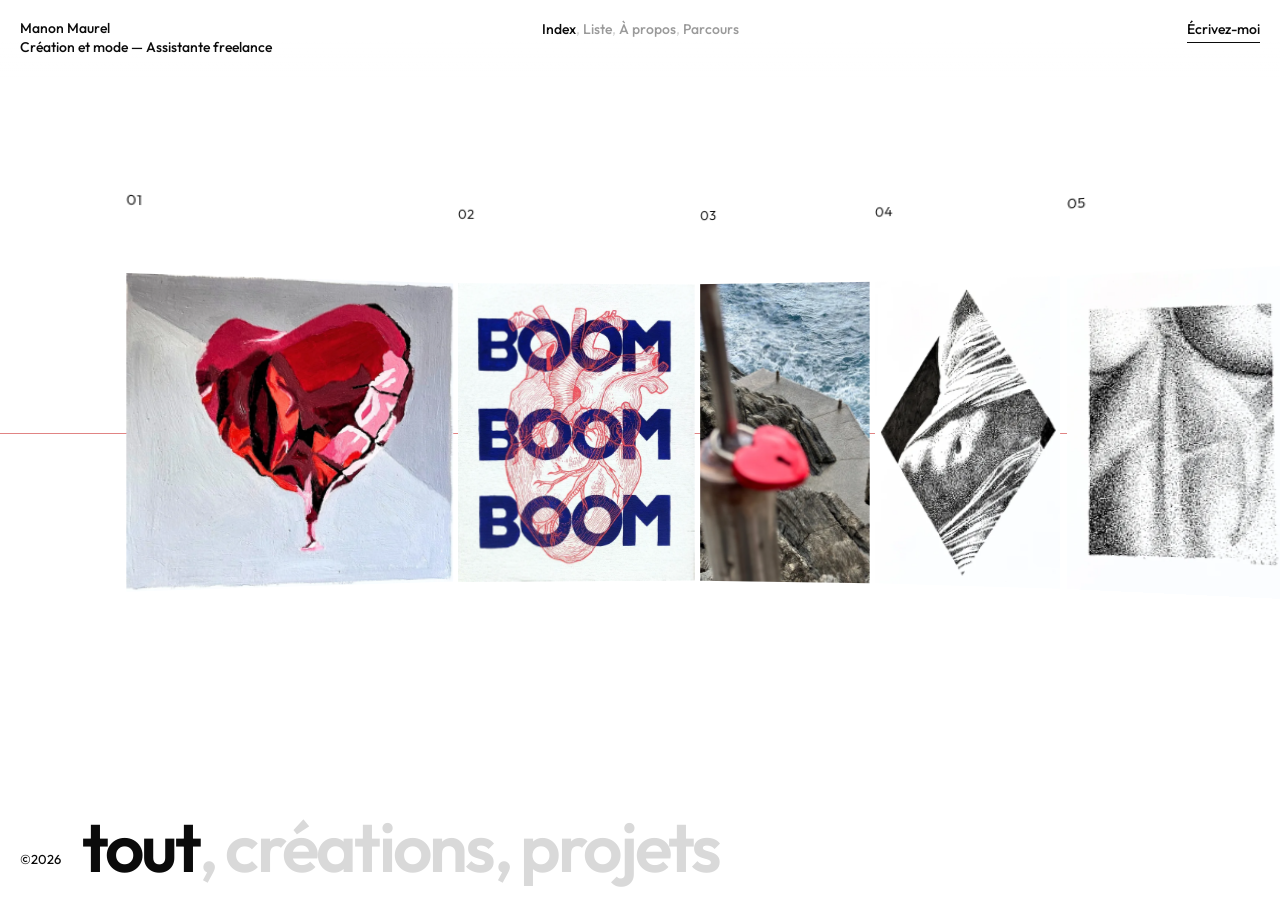
==== index.html @ c6ad8a37 "Editable labels, new role line, remove project counter - Every label on the site (menu, titles, butt" ====
<!doctype html>
<html lang="fr">
<head>
  <meta charset="utf-8">
  <meta name="viewport" content="width=device-width, initial-scale=1">
  <title>Manon Maurel — Portfolio</title>
  <meta name="description" content="Portfolio de Manon Maurel — créations et projets mode. Disponible en freelance.">
  <meta property="og:title" content="Manon Maurel — Portfolio">
  <meta property="og:description" content="Créations et projets mode. Disponible en freelance.">
  <meta property="og:image" content="assets/img/peinture-boom-s.webp">
  <meta name="theme-color" content="#ffffff">
  <link rel="icon" href="data:image/svg+xml,%3Csvg xmlns='http://www.w3.org/2000/svg' viewBox='0 0 32 32'%3E%3Crect width='32' height='32' fill='%23fff'/%3E%3Ccircle cx='16' cy='16' r='7' fill='%23c8201f'/%3E%3C/svg%3E">
  <link rel="preload" href="assets/fonts/outfit-latin-wght-normal.woff2" as="font" type="font/woff2" crossorigin>
  <link rel="stylesheet" href="css/style.css">
</head>
<body data-view="index">

  <header class="top">
    <a class="top__id" href="#/"><span class="top__name" id="topName">Manon Maurel</span><span class="top__role" id="topRole"></span></a>
    <nav class="top__nav" aria-label="Navigation principale">
      <a href="#/" data-nav="index" data-t="nav_index">Index</a>, <a href="#/liste" data-nav="liste" data-t="nav_liste">Liste</a>, <a href="#/infos" data-nav="infos" data-t="nav_infos">À propos</a>, <a href="#/parcours" data-nav="parcours" data-t="nav_parcours">Parcours</a>
    </nav>
    <a class="top__cta" href="#/contact" data-nav="contact" data-t="nav_contact">Écrivez-moi</a>
  </header>

  <!-- INDEX : ligne incurvée d'images à faire défiler -->
  <main class="view view--index" id="view-index" data-view="index">
    <h1 class="sr-only">Manon Maurel — portfolio</h1>
    <div class="stage"><div class="strip" id="strip" tabindex="0" aria-label="Galerie des projets, défilement horizontal"></div></div>
    <footer class="bottom">
      <span class="bottom__copy">©<span id="year"></span></span>
      <div class="filters" id="filters" role="group" aria-label="Filtrer les projets"></div>
    </footer>
  </main>

  <!-- LISTE -->
  <main class="view view--page" id="view-liste" data-view="liste" hidden>
    <div class="page-head">
      <h1 class="display" data-t="titre_liste">Liste</h1>
      <p class="mono page-head__note" id="listCount"></p>
    </div>
    <ol class="list" id="list"></ol>
  </main>

  <!-- INFOS -->
  <main class="view view--page" id="view-infos" data-view="infos" hidden>
    <div class="infos">
      <div class="infos__col infos__col--title">
        <h1 class="display" data-t="titre_infos">À propos</h1>
        <figure class="infos__portrait" id="portrait"></figure>
      </div>
      <div class="infos__col infos__col--text" id="infosText"></div>
    </div>
  </main>

  <!-- PARCOURS -->
  <main class="view view--page" id="view-parcours" data-view="parcours" hidden>
    <div class="cv">
      <div class="cv__side">
        <h1 class="display" data-t="titre_parcours">Parcours</h1>
        <figure class="cv__portrait" id="cvPortrait"></figure>
      </div>
      <div class="cv__main" id="cvMain"></div>
    </div>
  </main>

  <!-- CONTACT -->
  <main class="view view--page" id="view-contact" data-view="contact" hidden>
    <div class="contact">
      <div class="contact__side">
        <h1 class="display" data-t="titre_contact">Écrivez-moi</h1>
        <p class="contact__lead" id="contactTexte"></p>
        <a class="pill" id="cIn" href="#" target="_blank" rel="noopener" hidden><span data-t="linkedin">LinkedIn</span> <span aria-hidden="true">↗</span></a>
      </div>
      <form class="form" id="contactForm" novalidate>
        <label class="field">
          <span class="mono label">01 — <span data-t="form_nom">Votre nom</span></span>
          <input type="text" name="nom" autocomplete="name" required placeholder="Prénom Nom">
        </label>
        <label class="field">
          <span class="mono label">02 — <span data-t="form_email">Votre e-mail</span></span>
          <input type="email" name="email" autocomplete="email" required placeholder="vous@exemple.com">
        </label>
        <label class="field">
          <span class="mono label">03 — <span data-t="form_objet">Objet</span></span>
          <input type="text" name="objet" placeholder="Mission freelance, collaboration…">
        </label>
        <label class="field">
          <span class="mono label">04 — <span data-t="form_message">Votre message</span></span>
          <textarea name="message" rows="5" required placeholder="Parlez-moi de votre projet"></textarea>
        </label>
        <input type="text" name="_gotcha" tabindex="-1" autocomplete="off" class="sr-only" aria-hidden="true">
        <div class="form__foot">
          <button type="submit" class="send"><span data-t="form_envoyer">Envoyer le message</span><span aria-hidden="true">→</span></button>
          <p class="mono form__status" id="formStatus" role="status"></p>
        </div>
      </form>
    </div>
  </main>

  <!-- PROJET -->
  <main class="view view--page" id="view-projet" data-view="projet" hidden>
    <article class="project" id="project"></article>
  </main>

  <div class="cursor" id="cursor" aria-hidden="true"><span>→ <i style="font-style:normal" data-t="voir_projet">Voir le projet</i></span></div>

  <noscript><p style="padding:6rem 1rem">Ce site nécessite JavaScript.</p></noscript>

  <script src="js/main.js"></script>
</body>
</html>
---- css/style.css ----
/* ---------- Polices ---------- */
@font-face {
  font-family: "Outfit";
  src: url("../assets/fonts/outfit-latin-wght-normal.woff2") format("woff2");
  font-weight: 100 900;
  font-display: swap;
}
/* ---------- Base ---------- */
:root {
  --bg: #ffffff;
  --ink: #0b0b0b;
  --mute: #9a9a9a;
  --faint: #d9d9d9;
  --line: #ececec;
  --red: #c8201f;
  --pad: clamp(14px, 1.6vw, 26px);
  --sans: "Outfit", "Helvetica Neue", Helvetica, Arial, sans-serif;
  --ease: cubic-bezier(.2, .7, .1, 1);
  --top-h: 72px;
}

*, *::before, *::after { box-sizing: border-box; }
html { -webkit-text-size-adjust: 100%; }
body {
  margin: 0;
  background: var(--bg);
  color: var(--ink);
  font-family: var(--sans);
  font-size: 16.5px;
  font-weight: 350;
  line-height: 1.45;
  -webkit-font-smoothing: antialiased;
  text-rendering: optimizeLegibility;
}
body[data-view="index"] { overflow: hidden; }
img, video { display: block; max-width: 100%; }
a { color: inherit; text-decoration: none; }
button { font: inherit; color: inherit; background: none; border: 0; padding: 0; cursor: pointer; }
h1, h2, h3, p, ul, ol, figure { margin: 0; padding: 0; }
ul, ol { list-style: none; }
::selection { background: var(--red); color: #fff; }
:focus-visible { outline: 1px solid var(--red); outline-offset: 3px; }

.sr-only {
  position: absolute; width: 1px; height: 1px; overflow: hidden;
  clip: rect(0 0 0 0); white-space: nowrap; opacity: 0;
}
.mono, .top, .bottom__copy {
  font-family: var(--sans);
  font-size: 13px;
  font-weight: 450;
  line-height: 1.3;
  letter-spacing: 0;
  text-transform: lowercase;
}
.shot__cap, .form__status, .project__meta dd, .row__year, .rep dd { text-transform: none; }
.dotr { color: var(--red); font-style: normal; }
.label { color: var(--mute); display: block; margin-bottom: .8em; }
.display {
  font-weight: 600;
  font-size: clamp(2.6rem, 6.4vw, 6.5rem);
  line-height: .95;
  letter-spacing: -.035em;
}

/* ---------- En-tête ---------- */
.top {
  position: fixed; inset: 0 0 auto 0; z-index: 20;
  display: grid;
  grid-template-columns: 1fr auto 1fr;
  align-items: start;
  gap: var(--pad);
  padding: var(--pad);
  background: linear-gradient(var(--bg) 55%, rgba(255,255,255,0));
  pointer-events: none;
  font-size: 14px;
  text-transform: none;
}
.top > * { pointer-events: auto; }
.top__id { justify-self: start; display: grid; gap: 1px; }
.top__name { font-weight: 500; line-height: 1.25; transition: color .25s; }
.top__id:hover .top__name { color: var(--red); }
.top__role { color: var(--ink); font-weight: 500; line-height: 1.25; }
.top__nav { color: var(--faint); font-weight: 500; }
.top__nav a { color: var(--mute); transition: color .25s; }
.top__nav a:hover { color: var(--red); }
.top__nav a[aria-current="page"] { color: var(--ink); }
.top__cta {
  justify-self: end; font-weight: 500;
  padding-bottom: 3px; border-bottom: 1px solid currentColor;
  transition: color .25s;
}
.top__cta:hover, .top__cta[aria-current="page"] { color: var(--red); }

/* ---------- Vues ---------- */
.view { animation: fade .6s var(--ease) both; }
.view[hidden] { display: none; }
@keyframes fade { from { opacity: 0; } to { opacity: 1; } }

.view--page {
  min-height: 100vh;
  padding: calc(var(--top-h) + clamp(40px, 9vh, 110px)) var(--pad) clamp(60px, 10vh, 120px);
}

/* ---------- INDEX : ligne incurvée ---------- */
.view--index {
  height: 100vh; height: 100dvh;
  display: grid;
  grid-template-rows: 1fr auto;
}
.stage { position: relative; min-height: 0; min-width: 0; overflow: hidden; }
.stage::before {
  /* le fil rouge : une ligne fine sur laquelle les images sont enfilées */
  content: ""; position: absolute; left: 0; right: 0; top: calc(50% + var(--top-h) / 2);
  height: 1px; background: var(--red); opacity: .55;
  transform-origin: left; animation: thread 1.6s var(--ease) both;
}
@keyframes thread { from { transform: scaleX(0); } }
.strip {
  height: 100%;
  --h: clamp(170px, 33vh, 380px);
  --h-on: clamp(220px, 46vh, 520px);
  position: relative;
  display: flex;
  align-items: center;
  gap: 5px;
  padding: var(--top-h) 12vw 0;
  overflow-x: auto;
  overflow-y: hidden;
  scrollbar-width: none;
  cursor: grab;
  outline: none;
  -webkit-overflow-scrolling: touch;
  user-select: none;
  /* la courbe : les vignettes sont posées à l'intérieur d'un cylindre (voir main.js) */
  perspective: 1100px;
  perspective-origin: 50% calc(50% + var(--top-h) / 2);
}
.strip::-webkit-scrollbar { display: none; }
.strip.is-dragging { cursor: grabbing; }
.strip.is-dragging .tile { pointer-events: none; }

.tile {
  position: relative;
  flex: none;
  height: var(--h);
  width: calc(var(--h) * var(--r));
  transition:
    height .6s var(--ease), width .6s var(--ease),
    opacity .45s var(--ease), margin .6s var(--ease);
  opacity: 0;
  animation: tile-in .9s var(--ease) forwards;
  animation-delay: calc(var(--i) * 45ms);
  will-change: transform;
  backface-visibility: hidden;
}
@keyframes tile-in { to { opacity: 1; } }

.tile__media {
  position: absolute; inset: 0;
  overflow: hidden;
  background: #f4f4f4;
}
.tile__media img {
  width: 100%; height: 100%; object-fit: cover;
  -webkit-user-drag: none; user-select: none;
  transition: filter .5s;
}
.tile__cap {
  position: absolute; left: 0; bottom: calc(100% + 10px);
  width: max(100%, 150px);
  font-family: var(--sans); font-size: 13px; line-height: 1.35;
  text-transform: lowercase; letter-spacing: 0;
  white-space: nowrap;
  pointer-events: none;
}
.tile__num { display: block; margin-bottom: 1.1em; }
.tile__title, .tile__cat {
  display: block; opacity: 0; transform: translateY(4px);
  transition: opacity .35s, transform .35s var(--ease);
}
.tile__cat { color: var(--mute); }
.tile__title { font-weight: 500; }

.tile.is-on { height: var(--h-on); width: calc(var(--h-on) * var(--r)); z-index: 2; }
.tile.is-on .tile__title, .tile.is-on .tile__cat { opacity: 1; transform: none; }
.strip.has-on .tile:not(.is-on) .tile__media img { filter: grayscale(1) opacity(.55); }
.strip.has-on .tile:not(.is-on) .tile__num { color: var(--mute); }

.tile.is-out {
  width: 0 !important; margin-right: -5px; opacity: 0 !important;
  pointer-events: none; animation: none;
}
.tile.is-out .tile__cap { display: none; }

.tile--soon .tile__media {
  background: #fff; border: 1px solid var(--faint);
  display: grid; place-items: center;
  font-family: var(--sans); font-size: 13px; text-transform: lowercase; color: var(--mute);
}

/* Pied de l'index */
.bottom {
  display: grid;
  grid-template-columns: auto 1fr auto;
  align-items: end;
  gap: var(--pad);
  padding: var(--pad);
}
.bottom__copy { padding-bottom: .9em; }
.filters {
  font-weight: 600;
  font-size: clamp(2rem, 5.4vw, 5.8rem);
  line-height: .95;
  letter-spacing: -.04em;
}
.filters button {
  font-weight: inherit; letter-spacing: inherit;
  color: var(--faint);
  transition: color .35s;
}
.filters button:hover { color: var(--mute); }
.filters button[aria-pressed="true"] { color: var(--ink); }
.filters button:hover { color: var(--red); }
.filters .sep { color: var(--faint); }

/* Curseur "voir le projet" */
.cursor {
  position: fixed; left: 0; top: 0; z-index: 50;
  pointer-events: none;
  opacity: 0; transition: opacity .2s;
}
.cursor span {
  display: block; transform: translate(14px, 14px);
  background: var(--red); color: #fff;
  font-family: var(--sans); font-size: 12px; font-weight: 500; text-transform: lowercase; letter-spacing: 0;
  padding: 6px 10px; border-radius: 99px; white-space: nowrap;
}
.cursor.is-on { opacity: 1; }

/* ---------- LISTE ---------- */
.page-head {
  display: flex; justify-content: space-between; align-items: end; gap: var(--pad);
  margin-bottom: clamp(28px, 6vh, 70px);
}
.list { border-top: 1px solid var(--red); }
.row { border-bottom: 1px solid var(--line); }
.row__link {
  display: grid;
  grid-template-columns: 4fr 4fr 3fr 5em;
  gap: var(--pad);
  align-items: baseline;
  padding: 14px 0;
  font-family: var(--sans); font-size: 13px; text-transform: lowercase; letter-spacing: 0;
}
.row__title {
  font-family: var(--sans); font-weight: 500; text-transform: none;
  font-size: clamp(1.4rem, 2.6vw, 2.4rem); letter-spacing: -.025em; line-height: 1;
  transition: color .25s, transform .5s var(--ease);
}
.row__num { color: var(--red); margin-right: 1.2em; font-family: var(--sans); font-size: 13px; font-weight: 400; letter-spacing: 0; vertical-align: middle; }
.row__cat, .row__year { color: var(--mute); }
.row__arrow { text-align: right; }
.row__thumbs {
  display: grid; grid-template-rows: 0fr;
  transition: grid-template-rows .6s var(--ease);
}
.row__thumbs > div { overflow: hidden; display: flex; gap: 5px; }
.row__thumbs img { height: clamp(90px, 17vh, 170px); width: auto; flex: none; margin-bottom: 16px; }
.row:hover .row__thumbs, .row:focus-within .row__thumbs { grid-template-rows: 1fr; }
.row:hover .row__title { color: var(--red); transform: translateX(8px); }
.row--soon .row__title { color: var(--mute); }
@media (hover: none) { .row__thumbs { grid-template-rows: 1fr; } .row__thumbs > div { overflow-x: auto; scrollbar-width: none; } }

/* ---------- INFOS ---------- */
.infos {
  display: grid;
  grid-template-columns: 4fr 5fr 2fr;
  gap: var(--pad);
}
.infos__col--title { display: flex; flex-direction: column; gap: clamp(28px, 6vh, 64px); }
.infos__portrait { width: min(100%, 360px); }
.infos__portrait img { width: 100%; height: auto; }
.infos__col--text { max-width: 620px; }
.infos__col--text p { margin-bottom: 1.1em; }
.lead {
  font-size: clamp(1.35rem, 2.1vw, 1.9rem); line-height: 1.18; letter-spacing: -.02em; font-weight: 450;
  margin-bottom: 1.2em !important;
}
.accent { color: var(--red); }
.infos__cta { margin-top: clamp(36px, 7vh, 72px); padding-top: 14px; border-top: 1px solid var(--red); display: block; }
.infos__cta .display { font-size: clamp(2rem, 4vw, 3.6rem); transition: color .25s; }
.infos__cta + .infos__cta { margin-top: 22px; }
.infos__cta:hover .display { color: var(--red); }

/* ---------- CONTACT ---------- */
.contact {
  display: grid;
  grid-template-columns: 4fr 5fr 2fr;
  gap: var(--pad);
  align-items: start;
}
.contact__lead { margin: clamp(20px, 4vh, 40px) 0; max-width: 34ch; font-size: 1.15rem; line-height: 1.3; }
.pill {
  display: inline-flex; gap: .9em; align-items: center;
  border: 1px solid var(--ink); border-radius: 99px;
  padding: 11px 20px; font-weight: 500;
  transition: background .25s, border-color .25s, color .25s, gap .4s var(--ease);
}
.pill:hover { background: var(--red); border-color: var(--red); color: #fff; gap: 1.4em; }
.pill[hidden] { display: none; }

.form { max-width: 620px; border-top: 1px solid var(--red); }
.field { display: block; padding: 16px 0 10px; border-bottom: 1px solid var(--faint); transition: border-color .3s; }
.field:focus-within { border-color: var(--red); }
.field .label { margin-bottom: .5em; transition: color .3s; }
.field:focus-within .label { color: var(--red); }
.field input, .field textarea {
  display: block; width: 100%;
  font: inherit; font-size: clamp(1.2rem, 1.9vw, 1.6rem); font-weight: 450; letter-spacing: -.02em; line-height: 1.25;
  color: var(--ink); background: none; border: 0; outline: 0; padding: 0; border-radius: 0;
  resize: vertical;
}
.field input::placeholder, .field textarea::placeholder { color: var(--faint); opacity: 1; }
.field.is-bad { border-color: var(--red); }
.form__foot { display: flex; align-items: center; gap: var(--pad); flex-wrap: wrap; margin-top: 26px; }
.send {
  display: inline-flex; gap: 1.2em; align-items: center;
  background: var(--ink); color: #fff;
  font-weight: 500; font-size: 1rem;
  padding: 14px 22px; border-radius: 99px;
  transition: background .25s, gap .4s var(--ease);
}
.send:hover { background: var(--red); gap: 1.8em; }
.send[disabled] { opacity: .5; pointer-events: none; }
.form__status { color: var(--mute); }
.form__status.is-ok { color: var(--ink); }
.form__status.is-bad { color: var(--red); }

/* ---------- PARCOURS ---------- */
.cv { display: grid; grid-template-columns: 4fr 5fr 2fr; gap: var(--pad); align-items: start; }
.cv__side { position: sticky; top: calc(var(--top-h) + clamp(40px, 9vh, 110px)); display: flex; flex-direction: column; gap: clamp(24px, 5vh, 56px); }
.cv__portrait { width: min(78%, 300px); }
.cv__portrait img { width: 100%; height: auto; }
.cv__main { max-width: 660px; }
.rep { display: grid; grid-template-columns: 1fr 1fr; gap: 18px var(--pad); margin: clamp(30px, 6vh, 60px) 0; padding-top: 14px; border-top: 1px solid var(--red); }
.rep dt { color: var(--mute); font-size: 13px; text-transform: lowercase; margin-bottom: .2em; }
.rep dd { margin: 0; font-weight: 500; line-height: 1.25; }
.cv h2 { margin-bottom: 1.6em; }
.thread { position: relative; padding-left: 30px; margin-bottom: clamp(40px, 8vh, 80px); }
.thread::before { content: ""; position: absolute; left: 3px; top: 8px; bottom: 0; width: 1px; background: linear-gradient(var(--red) 85%, transparent); }
.step { position: relative; padding-bottom: clamp(26px, 5vh, 44px); }
.step::before { content: ""; position: absolute; left: -27px; top: 10px; width: 14px; height: 1px; background: var(--red); }
.step__when { color: var(--red); font-size: 13px; font-weight: 500; text-transform: lowercase; }
.step__title { font-size: clamp(1.35rem, 2.1vw, 1.9rem); font-weight: 500; letter-spacing: -.02em; line-height: 1.12; margin: .15em 0 .2em; }
.step__where { color: var(--mute); margin-bottom: .5em; }
.step__text { max-width: 44ch; }
.services { display: grid; grid-template-columns: 1fr 1fr; gap: 0 var(--pad); border-top: 1px solid var(--red); }
.service { padding: 16px 0 22px; border-bottom: 1px solid var(--line); }
.service__n { color: var(--red); font-size: 13px; font-weight: 500; }
.service__title { font-size: 1.3rem; font-weight: 500; letter-spacing: -.02em; margin: .3em 0 .3em; transition: color .25s; }
.service:hover .service__title { color: var(--red); }
.service p { color: #444; font-size: .97rem; }

/* ---------- PROJET ---------- */
.project {
  display: grid;
  grid-template-columns: 4fr 5fr 2fr;
  gap: var(--pad);
  align-items: start;
}
.project__side {
  position: sticky; top: calc(var(--top-h) + clamp(40px, 9vh, 110px));
  padding-right: clamp(0px, 3vw, 48px);
}
.project__back { display: inline-block; margin-bottom: clamp(24px, 6vh, 60px); transition: color .25s; }
.project__back:hover, .project__next:hover .display { color: var(--red); }
.project__title { margin: .25em 0 .45em; overflow-wrap: anywhere; }
.project__title.is-long { font-size: clamp(2.2rem, 4.4vw, 4.4rem); }
.project__meta { display: grid; grid-template-columns: auto 1fr; gap: .35em 1.6em; margin-bottom: 2.2em; }
.project__meta dt { color: var(--mute); }
.project__meta dd { margin: 0; }
.project__intro { font-size: clamp(1.15rem, 1.6vw, 1.45rem); line-height: 1.22; letter-spacing: -.015em; font-weight: 450; margin-bottom: 1em; }
.project__text p { margin-bottom: .9em; color: #333; max-width: 46ch; }

.project__media { display: grid; gap: clamp(14px, 2.4vw, 34px); justify-items: center; }
.shot { width: 100%; display: grid; grid-template-columns: 2.4em 1fr; align-items: end; }
.shot--portrait { width: 72%; }
.shot__n { font-family: var(--sans); font-size: 13px; color: var(--red); padding-bottom: 2px; }
.shot__img { background: #f4f4f4; overflow: hidden; }
.shot__img img, .shot__img video { width: 100%; height: auto; }
.shot__cap { grid-column: 2; margin-top: 8px; color: var(--mute); }
.reveal { opacity: 0; transform: translateY(26px); transition: opacity .9s var(--ease), transform .9s var(--ease); }
.reveal.is-in { opacity: 1; transform: none; }

.project__soon {
  aspect-ratio: 4 / 3; width: 100%;
  border: 1px solid var(--faint);
  display: grid; place-items: center; color: var(--mute);
}
.project__next {
  grid-column: 1 / -1;
  margin-top: clamp(60px, 14vh, 160px); padding-top: 14px; border-top: 1px solid var(--red);
  display: block;
}
.project__next .display { margin-top: .2em; transition: color .25s; }

/* ---------- Mobile ---------- */
@media (max-width: 820px) {
  :root { --top-h: 98px; }
  .top { grid-template-columns: 1fr auto; row-gap: 10px; }
  .top__cta { grid-column: 2; grid-row: 1; }
  .top__nav { grid-column: 1 / -1; grid-row: 2; }

  .strip { --h: clamp(130px, 26vh, 250px); --h-on: clamp(130px, 26vh, 250px); gap: 4px; padding-inline: 8vw; perspective: 700px; }
  .tile__title, .tile__cat { opacity: 1; transform: none; overflow: hidden; text-overflow: ellipsis; }
  .tile__cap { width: 100%; overflow: hidden; }
  .strip.has-on .tile:not(.is-on) .tile__media img { filter: none; }
  .bottom { grid-template-columns: 1fr auto; }
  .filters { grid-column: 1 / -1; grid-row: 1; font-size: clamp(2.1rem, 11vw, 4rem); }
  .bottom__copy { padding-bottom: 0; }
  .cursor { display: none; }

  .row__link { grid-template-columns: 1fr auto; }
  .row__cat, .row__arrow { display: none; }

  .infos, .project, .contact, .cv { grid-template-columns: 1fr; gap: 36px; }
  .cv__side { position: static; }
  .services { grid-template-columns: 1fr; }
  .infos__portrait { width: 62%; }
  .project__side { position: static; padding-right: 0; }
  .shot--portrait { width: 100%; }
}

@media (prefers-reduced-motion: reduce) {
  *, *::before, *::after { animation-duration: .01ms !important; transition-duration: .01ms !important; }
  .reveal { opacity: 1; transform: none; }
}
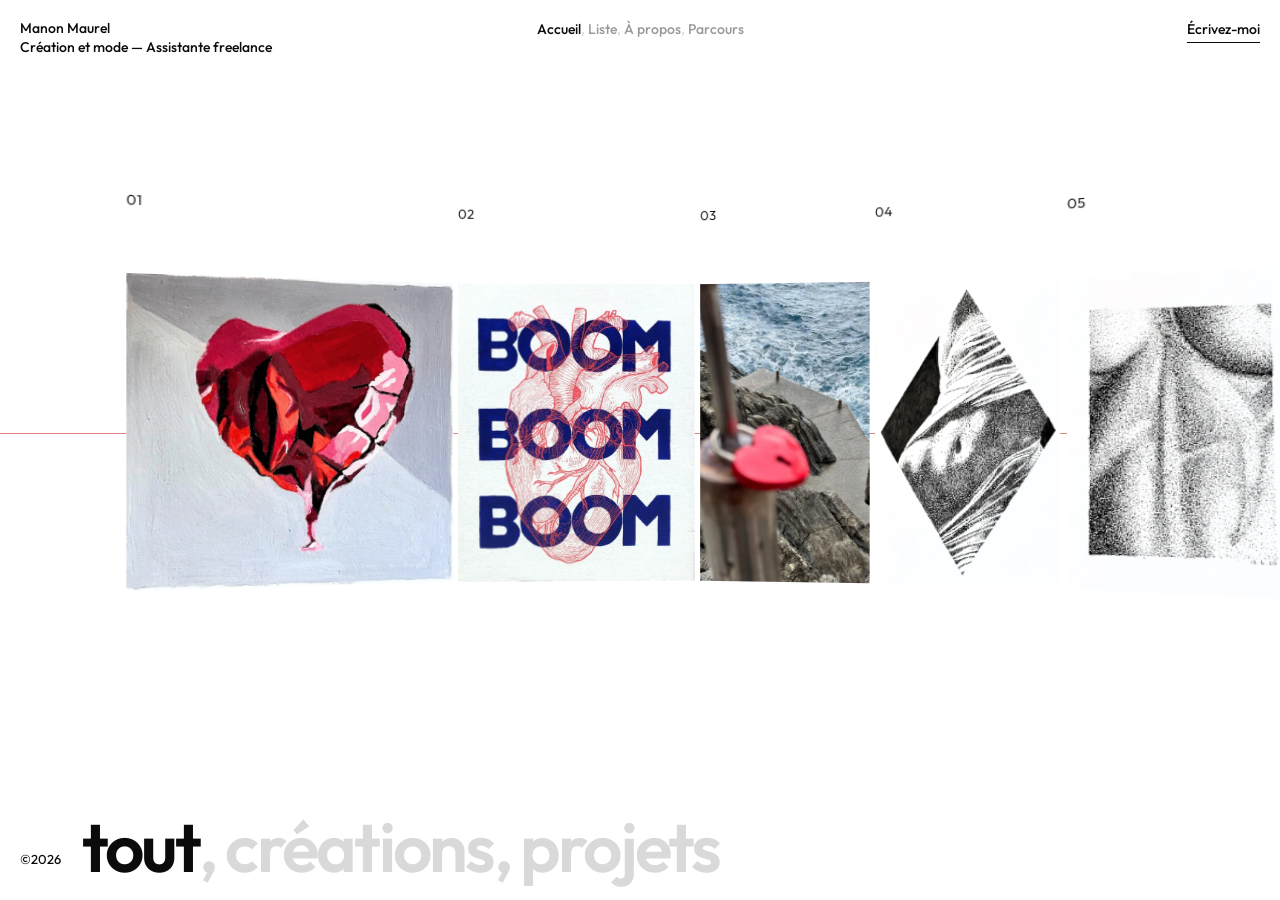
==== commit 176cad93: "Remove the arrow from the LinkedIn button Co-Authored-By: Claude Opus 5.5 <noreply@anthropic.com> Cl" ====
--- a/index.html
+++ b/index.html
@@ -70,7 +70,7 @@
       <div class="contact__side">
         <h1 class="display" data-t="titre_contact">Écrivez-moi</h1>
         <p class="contact__lead" id="contactTexte"></p>
-        <a class="pill" id="cIn" href="#" target="_blank" rel="noopener" hidden><span data-t="linkedin">LinkedIn</span> <span aria-hidden="true">↗</span></a>
+        <a class="pill" id="cIn" href="#" target="_blank" rel="noopener" hidden><span data-t="linkedin">LinkedIn</span></a>
       </div>
       <form class="form" id="contactForm" novalidate>
         <label class="field">
--- a/css/style.css
+++ b/css/style.css
@@ -307,7 +307,7 @@
   padding: 11px 20px; font-weight: 500;
   transition: background .25s, border-color .25s, color .25s, gap .4s var(--ease);
 }
-.pill:hover { background: var(--red); border-color: var(--red); color: #fff; gap: 1.4em; }
+.pill:hover { background: var(--red); border-color: var(--red); color: #fff; }
 .pill[hidden] { display: none; }
 
 .form { max-width: 620px; border-top: 1px solid var(--red); }
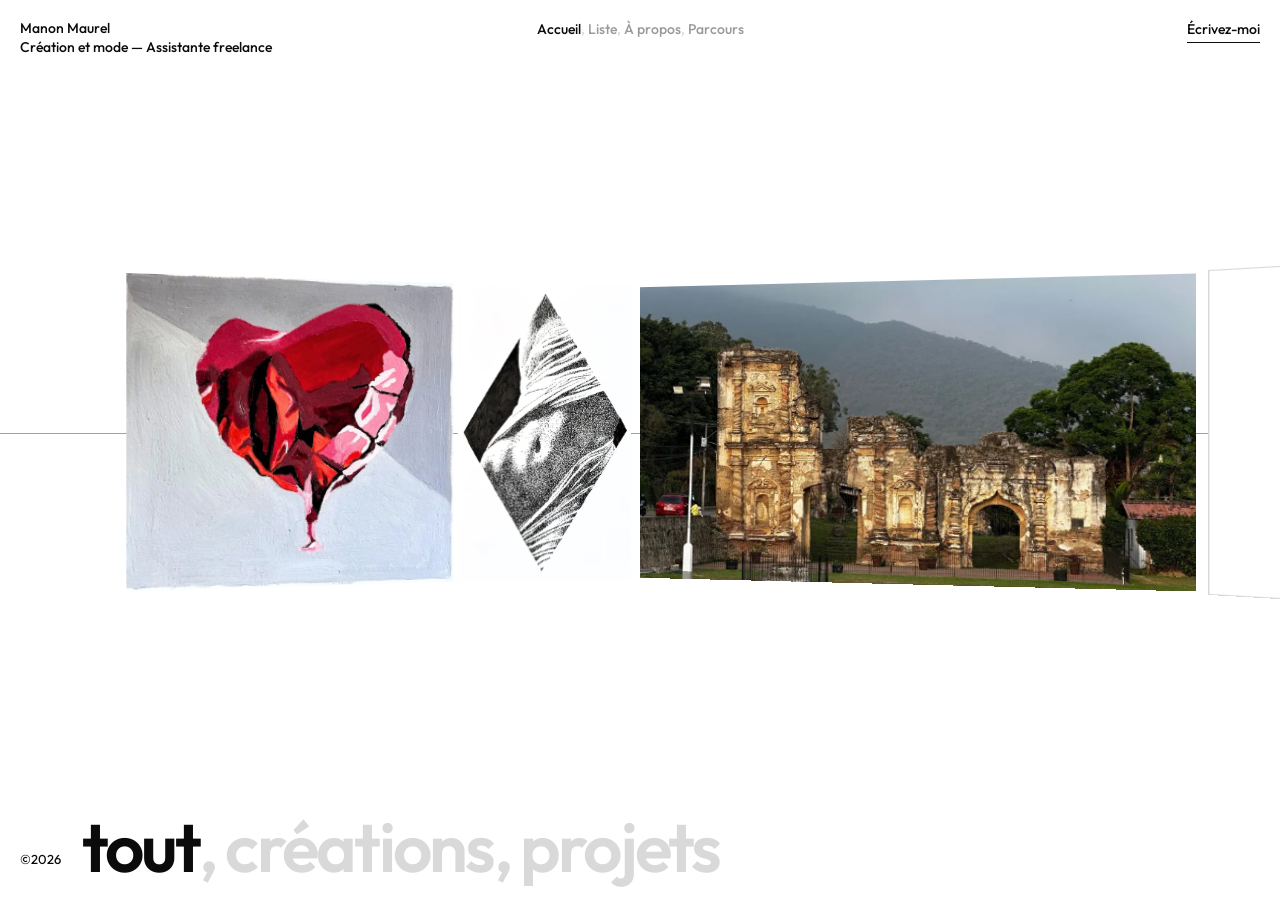
==== commit 7a45e128: "Group home tiles by project and open projects in an image wheel - Home shows one cover image per pro" ====
--- a/index.html
+++ b/index.html
@@ -98,10 +98,24 @@
     </div>
   </main>
 
-  <!-- PROJET -->
-  <main class="view view--page" id="view-projet" data-view="projet" hidden>
-    <article class="project" id="project"></article>
+  <!-- PROJET : roue d'images -->
+  <main class="view view--wheel" id="view-projet" data-view="projet" hidden>
+    <div class="wheel" id="wheel" aria-label="Images du projet"></div>
+    <div class="wheel__info" id="wheelInfo"></div>
+    <nav class="wheel__foot" aria-label="Navigation entre projets">
+      <a href="#/" class="wheel__back">← <span data-t="retour">Index</span></a>
+      <p class="wheel__hint" data-t="roue_aide">Faites tourner la roue, cliquez sur une image pour l’agrandir</p>
+      <a href="#/" class="wheel__next" id="wheelNext"></a>
+    </nav>
   </main>
+
+  <!-- Image ou PDF agrandi -->
+  <div class="lb" id="lb" role="dialog" aria-modal="true" aria-label="Image agrandie" hidden>
+    <button type="button" class="lb__close" data-lb="close" data-t="fermer">Fermer</button>
+    <button type="button" class="lb__nav lb__prev" data-lb="prev" aria-label="Précédent">←</button>
+    <figure class="lb__fig"><div class="lb__media" id="lbMedia"></div><figcaption class="lb__cap" id="lbCap"></figcaption></figure>
+    <button type="button" class="lb__nav lb__next" data-lb="next" aria-label="Suivant">→</button>
+  </div>
 
   <div class="cursor" id="cursor" aria-hidden="true"><span>→ <i style="font-style:normal" data-t="voir_projet">Voir le projet</i></span></div>
 
--- a/css/style.css
+++ b/css/style.css
@@ -32,7 +32,7 @@
   -webkit-font-smoothing: antialiased;
   text-rendering: optimizeLegibility;
 }
-body[data-view="index"] { overflow: hidden; }
+body[data-view="index"], body[data-view="projet"] { overflow: hidden; }
 img, video { display: block; max-width: 100%; }
 a { color: inherit; text-decoration: none; }
 button { font: inherit; color: inherit; background: none; border: 0; padding: 0; cursor: pointer; }
@@ -53,7 +53,7 @@
   letter-spacing: 0;
   text-transform: lowercase;
 }
-.shot__cap, .form__status, .project__meta dd, .row__year, .rep dd { text-transform: none; }
+.form__status, .row__year, .rep dd { text-transform: none; }
 .dotr { color: var(--red); font-style: normal; }
 .label { color: var(--mute); display: block; margin-bottom: .8em; }
 .display {
@@ -174,7 +174,6 @@
   white-space: nowrap;
   pointer-events: none;
 }
-.tile__num { display: block; margin-bottom: 1.1em; }
 .tile__title, .tile__cat {
   display: block; opacity: 0; transform: translateY(4px);
   transition: opacity .35s, transform .35s var(--ease);
@@ -182,10 +181,12 @@
 .tile__cat { color: var(--mute); }
 .tile__title { font-weight: 500; }
 
+/* peu de projets : la ligne est centrée */
+.tile:first-child { margin-left: auto; }
+.tile:last-child { margin-right: auto; }
 .tile.is-on { height: var(--h-on); width: calc(var(--h-on) * var(--r)); z-index: 2; }
 .tile.is-on .tile__title, .tile.is-on .tile__cat { opacity: 1; transform: none; }
 .strip.has-on .tile:not(.is-on) .tile__media img { filter: grayscale(1) opacity(.55); }
-.strip.has-on .tile:not(.is-on) .tile__num { color: var(--mute); }
 
 .tile.is-out {
   width: 0 !important; margin-right: -5px; opacity: 0 !important;
@@ -362,48 +363,74 @@
 .service:hover .service__title { color: var(--red); }
 .service p { color: #444; font-size: .97rem; }
 
-/* ---------- PROJET ---------- */
-.project {
-  display: grid;
-  grid-template-columns: 4fr 5fr 2fr;
-  gap: var(--pad);
-  align-items: start;
-}
-.project__side {
-  position: sticky; top: calc(var(--top-h) + clamp(40px, 9vh, 110px));
-  padding-right: clamp(0px, 3vw, 48px);
-}
-.project__back { display: inline-block; margin-bottom: clamp(24px, 6vh, 60px); transition: color .25s; }
-.project__back:hover, .project__next:hover .display { color: var(--red); }
-.project__title { margin: .25em 0 .45em; overflow-wrap: anywhere; }
-.project__title.is-long { font-size: clamp(2.2rem, 4.4vw, 4.4rem); }
-.project__meta { display: grid; grid-template-columns: auto 1fr; gap: .35em 1.6em; margin-bottom: 2.2em; }
-.project__meta dt { color: var(--mute); }
-.project__meta dd { margin: 0; }
-.project__intro { font-size: clamp(1.15rem, 1.6vw, 1.45rem); line-height: 1.22; letter-spacing: -.015em; font-weight: 450; margin-bottom: 1em; }
-.project__text p { margin-bottom: .9em; color: #333; max-width: 46ch; }
-
-.project__media { display: grid; gap: clamp(14px, 2.4vw, 34px); justify-items: center; }
-.shot { width: 100%; display: grid; grid-template-columns: 2.4em 1fr; align-items: end; }
-.shot--portrait { width: 72%; }
-.shot__n { font-family: var(--sans); font-size: 13px; color: var(--red); padding-bottom: 2px; }
-.shot__img { background: #f4f4f4; overflow: hidden; }
-.shot__img img, .shot__img video { width: 100%; height: auto; }
-.shot__cap { grid-column: 2; margin-top: 8px; color: var(--mute); }
-.reveal { opacity: 0; transform: translateY(26px); transition: opacity .9s var(--ease), transform .9s var(--ease); }
-.reveal.is-in { opacity: 1; transform: none; }
-
-.project__soon {
-  aspect-ratio: 4 / 3; width: 100%;
-  border: 1px solid var(--faint);
-  display: grid; place-items: center; color: var(--mute);
-}
-.project__next {
-  grid-column: 1 / -1;
-  margin-top: clamp(60px, 14vh, 160px); padding-top: 14px; border-top: 1px solid var(--red);
-  display: block;
-}
-.project__next .display { margin-top: .2em; transition: color .25s; }
+/* ---------- PROJET : roue d'images ---------- */
+.view--wheel { --cy: 70vh; --R: 300px; position: relative; height: 100vh; height: 100dvh; overflow: hidden; touch-action: none; user-select: none; -webkit-user-select: none; }
+.wheel { position: absolute; inset: 0; touch-action: none; user-select: none; -webkit-user-select: none; cursor: grab; }
+.wheel.is-dragging { cursor: grabbing; }
+.wi {
+  position: absolute; left: 0; top: 0;
+  height: var(--b, 100px); width: calc(var(--b, 100px) * clamp(.62, var(--r), 1.6));
+  background: #f4f4f4; overflow: hidden;
+  will-change: transform; transition: opacity .3s;
+}
+.wi img { width: 100%; height: 100%; object-fit: cover; pointer-events: none; -webkit-user-drag: none; }
+.wi.is-active { cursor: zoom-in; }
+.wheel.is-dragging .wi { cursor: grabbing; }
+.wi--blank { background: #fff; border: 1px solid var(--faint); display: grid; place-items: center; color: var(--mute); font-size: 12px; font-weight: 500; }
+.wi__tag {
+  position: absolute; right: 4px; bottom: 4px;
+  background: var(--red); color: #fff; font-style: normal;
+  font-size: 9px; font-weight: 600; letter-spacing: .04em; padding: 2px 6px; border-radius: 99px;
+}
+.wheel__info {
+  position: absolute; z-index: 1; left: 50%;
+  top: calc(var(--cy) - var(--R) * .62);
+  width: min(calc(var(--R) * 1.05), 520px);
+  max-height: calc(var(--R) * .62);
+  transform: translateX(-50%);
+  text-align: center; overflow-y: auto; scrollbar-width: none; touch-action: pan-y;
+}
+.wheel__info::-webkit-scrollbar { display: none; }
+.wheel__cat { color: var(--mute); }
+.wheel__title { font-weight: 600; font-size: clamp(2rem, 4vw, 3.8rem); line-height: .95; letter-spacing: -.035em; margin: .2em 0 .25em; overflow-wrap: anywhere; }
+.wheel__medium { color: var(--mute); font-size: 14px; margin-bottom: .8em; }
+.wheel__intro { font-size: 15px; line-height: 1.4; max-width: 44ch; margin: 0 auto .8em; }
+.wheel__more p { font-size: 14px; line-height: 1.45; color: #444; max-width: 44ch; margin: 0 auto .7em; }
+.wheel__toggle { font-size: 13px; color: var(--mute); border-bottom: 1px solid currentColor; padding-bottom: 1px; margin-bottom: 1em; transition: color .25s; }
+.wheel__toggle:hover { color: var(--red); }
+.wheel__legend { color: var(--red); font-size: 13px; font-weight: 500; min-height: 1.3em; }
+.wheel__foot {
+  position: absolute; left: 0; right: 0; bottom: 0; z-index: 2;
+  display: grid; grid-template-columns: 1fr auto 1fr; gap: var(--pad); align-items: end;
+  padding: var(--pad); font-size: 14px; font-weight: 500; pointer-events: none;
+}
+.wheel__foot > * { pointer-events: auto; }
+.wheel__back, .wheel__next { transition: color .25s; }
+.wheel__back:hover, .wheel__next:hover { color: var(--red); }
+.wheel__next { justify-self: end; text-align: right; }
+.wheel__hint { color: var(--mute); font-size: 13px; font-weight: 450; text-align: center; }
+.view--wheel.is-empty .wheel__hint { visibility: hidden; }
+
+/* Image ou PDF agrandi */
+.lb {
+  position: fixed; inset: 0; z-index: 60;
+  display: grid; grid-template-columns: auto 1fr auto; align-items: center; gap: var(--pad);
+  padding: calc(var(--pad) * 3) var(--pad) var(--pad);
+  background: var(--bg);
+  animation: fade .35s var(--ease) both;
+}
+.lb[hidden] { display: none; }
+.lb__close { position: absolute; top: var(--pad); right: var(--pad); font-size: 14px; font-weight: 500; border-bottom: 1px solid currentColor; transition: color .25s; }
+.lb__nav { font-size: 26px; font-weight: 300; padding: 12px; transition: color .25s; }
+.lb__close:hover, .lb__nav:hover { color: var(--red); }
+.lb__fig { height: 100%; min-width: 0; min-height: 0; display: grid; grid-template-rows: 1fr auto; gap: 12px; justify-items: center; }
+.lb__media { width: 100%; min-height: 0; display: grid; place-items: center; }
+.lb__media img { max-width: 100%; max-height: calc(100dvh - 9rem); object-fit: contain; }
+.lb.is-pdf .lb__media { height: 100%; }
+.lb__media iframe { width: 100%; height: 100%; border: 0; background: #f4f4f4; }
+.lb__cap { font-size: 14px; color: var(--mute); text-align: center; display: flex; gap: 1em; flex-wrap: wrap; justify-content: center; }
+.lb__open { color: var(--ink); font-weight: 500; border-bottom: 1px solid currentColor; transition: color .25s; }
+.lb__open:hover { color: var(--red); }
 
 /* ---------- Mobile ---------- */
 @media (max-width: 820px) {
@@ -424,12 +451,19 @@
   .row__link { grid-template-columns: 1fr auto; }
   .row__cat, .row__arrow { display: none; }
 
-  .infos, .project, .contact, .cv { grid-template-columns: 1fr; gap: 36px; }
+  .infos, .contact, .cv { grid-template-columns: 1fr; gap: 36px; }
+  .wheel__info { top: calc(var(--cy) + 64px); width: calc(100% - var(--pad) * 2); max-height: calc(100dvh - var(--cy) - 64px - 64px); }
+  .wheel__title { font-size: clamp(1.9rem, 9vw, 2.6rem); }
+  .wheel__foot { grid-template-columns: 1fr 1fr; }
+  .wheel__hint { display: none; }
+  .wheel__nexttitle { display: none; }
+  .lb { grid-template-columns: 1fr 1fr; grid-template-rows: 1fr auto; }
+  .lb__fig { grid-column: 1 / -1; grid-row: 1; }
+  .lb__prev { grid-row: 2; justify-self: start; }
+  .lb__next { grid-row: 2; justify-self: end; }
   .cv__side { position: static; }
   .services { grid-template-columns: 1fr; }
   .infos__portrait { width: 62%; }
-  .project__side { position: static; padding-right: 0; }
-  .shot--portrait { width: 100%; }
 }
 
 @media (prefers-reduced-motion: reduce) {
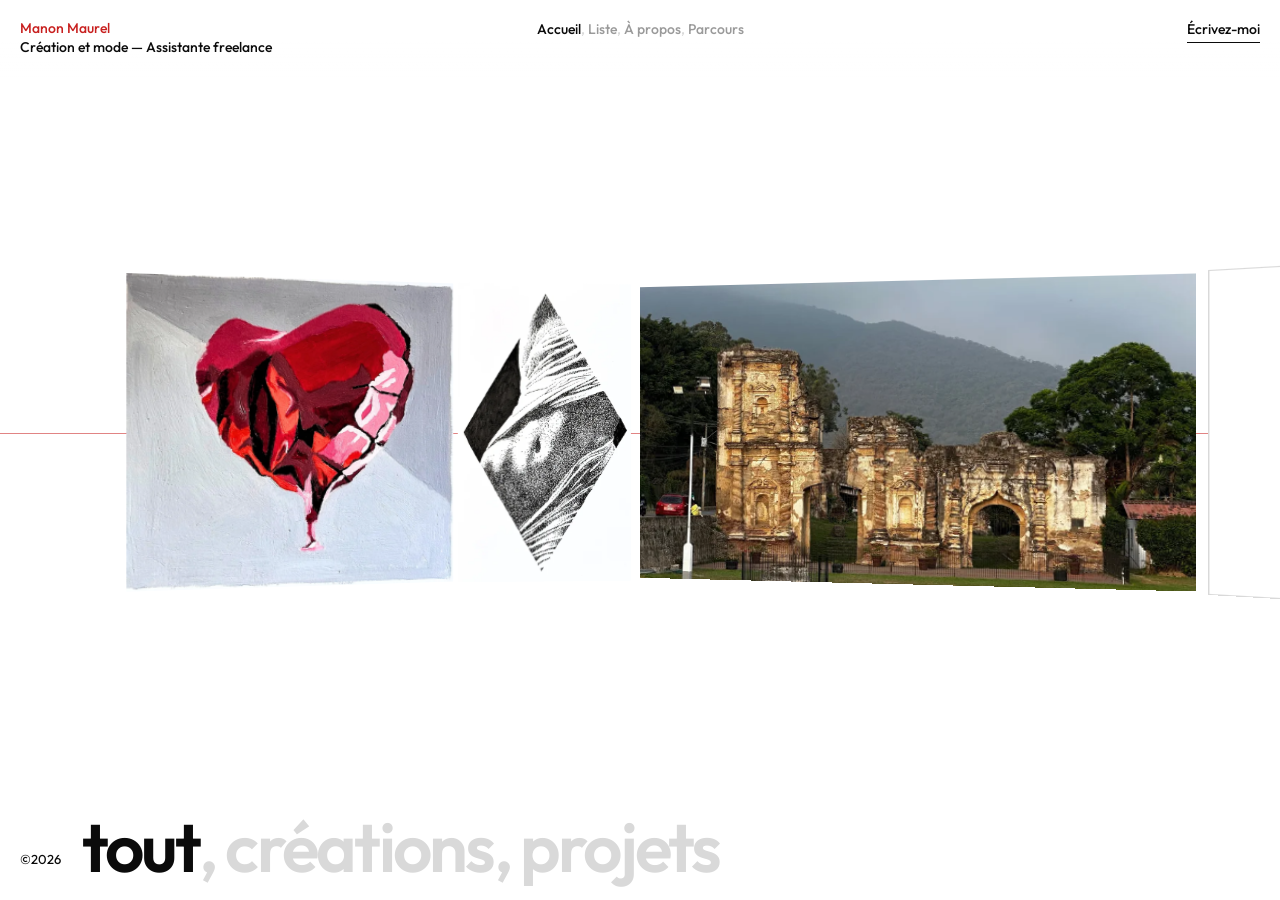
==== commit 36732b9f: "Red name, centred straight front card, versioned file links - The name in the header is always red -" ====
--- a/index.html
+++ b/index.html
@@ -11,7 +11,7 @@
   <meta name="theme-color" content="#ffffff">
   <link rel="icon" href="data:image/svg+xml,%3Csvg xmlns='http://www.w3.org/2000/svg' viewBox='0 0 32 32'%3E%3Crect width='32' height='32' fill='%23fff'/%3E%3Ccircle cx='16' cy='16' r='7' fill='%23c8201f'/%3E%3C/svg%3E">
   <link rel="preload" href="assets/fonts/outfit-latin-wght-normal.woff2" as="font" type="font/woff2" crossorigin>
-  <link rel="stylesheet" href="css/style.css">
+  <link rel="stylesheet" href="css/style.css?v=20261120">
 </head>
 <body data-view="index">
 
@@ -26,7 +26,15 @@
   <!-- INDEX : ligne incurvée d'images à faire défiler -->
   <main class="view view--index" id="view-index" data-view="index">
     <h1 class="sr-only">Manon Maurel — portfolio</h1>
-    <div class="stage"><div class="strip" id="strip" tabindex="0" aria-label="Galerie des projets, défilement horizontal"></div></div>
+    <div class="stage">
+      <div class="strip" id="strip" tabindex="0" aria-label="Galerie des projets, défilement horizontal"></div>
+      <section class="wheelzone" id="view-projet" aria-label="Images du projet" aria-hidden="true">
+        <div class="wheel" id="wheel"></div>
+        <div class="wheel__info" id="wheelInfo"></div>
+        <a class="wheel__close" href="#/" data-t="fermer">Fermer</a>
+        <p class="wheel__hint" data-t="roue_aide">Faites défiler pour parcourir, cliquez sur l’image de devant pour l’agrandir</p>
+      </section>
+    </div>
     <footer class="bottom">
       <span class="bottom__copy">©<span id="year"></span></span>
       <div class="filters" id="filters" role="group" aria-label="Filtrer les projets"></div>
@@ -98,17 +106,6 @@
     </div>
   </main>
 
-  <!-- PROJET : roue d'images -->
-  <main class="view view--wheel" id="view-projet" data-view="projet" hidden>
-    <div class="wheel" id="wheel" aria-label="Images du projet"></div>
-    <div class="wheel__info" id="wheelInfo"></div>
-    <nav class="wheel__foot" aria-label="Navigation entre projets">
-      <a href="#/" class="wheel__back">← <span data-t="retour">Index</span></a>
-      <p class="wheel__hint" data-t="roue_aide">Faites tourner la roue, cliquez sur une image pour l’agrandir</p>
-      <a href="#/" class="wheel__next" id="wheelNext"></a>
-    </nav>
-  </main>
-
   <!-- Image ou PDF agrandi -->
   <div class="lb" id="lb" role="dialog" aria-modal="true" aria-label="Image agrandie" hidden>
     <button type="button" class="lb__close" data-lb="close" data-t="fermer">Fermer</button>
@@ -121,6 +118,6 @@
 
   <noscript><p style="padding:6rem 1rem">Ce site nécessite JavaScript.</p></noscript>
 
-  <script src="js/main.js"></script>
+  <script src="js/main.js?v=20261120"></script>
 </body>
 </html>
--- a/css/style.css
+++ b/css/style.css
@@ -32,7 +32,7 @@
   -webkit-font-smoothing: antialiased;
   text-rendering: optimizeLegibility;
 }
-body[data-view="index"], body[data-view="projet"] { overflow: hidden; }
+body[data-view="index"] { overflow: hidden; }
 img, video { display: block; max-width: 100%; }
 a { color: inherit; text-decoration: none; }
 button { font: inherit; color: inherit; background: none; border: 0; padding: 0; cursor: pointer; }
@@ -78,8 +78,8 @@
 }
 .top > * { pointer-events: auto; }
 .top__id { justify-self: start; display: grid; gap: 1px; }
-.top__name { font-weight: 500; line-height: 1.25; transition: color .25s; }
-.top__id:hover .top__name { color: var(--red); }
+.top__name { font-weight: 500; line-height: 1.25; color: var(--red); transition: opacity .25s; }
+.top__id:hover .top__name { opacity: .7; }
 .top__role { color: var(--ink); font-weight: 500; line-height: 1.25; }
 .top__nav { color: var(--faint); font-weight: 500; }
 .top__nav a { color: var(--mute); transition: color .25s; }
@@ -364,18 +364,35 @@
 .service p { color: #444; font-size: .97rem; }
 
 /* ---------- PROJET : roue d'images ---------- */
-.view--wheel { --cy: 70vh; --R: 300px; position: relative; height: 100vh; height: 100dvh; overflow: hidden; touch-action: none; user-select: none; -webkit-user-select: none; }
-.wheel { position: absolute; inset: 0; touch-action: none; user-select: none; -webkit-user-select: none; cursor: grab; }
+/* Au clic sur un projet, la ligne d'images s'efface et la pile de cartes du projet prend sa place */
+.strip { transition: opacity .5s var(--ease), transform .6s var(--ease); }
+body.is-wheel .strip { opacity: 0; transform: scale(.96); pointer-events: none; }
+body.is-wheel .stage::before { opacity: 0; transition: opacity .4s; }
+.wheelzone {
+  --cy: 40vh; --ch: 400px; --cw: 320px; --h: 80vh;
+  position: absolute; inset: 0; z-index: 3; overflow: hidden;
+  touch-action: none; user-select: none; -webkit-user-select: none;
+  opacity: 0; visibility: hidden; transition: opacity .5s var(--ease), visibility 0s .5s;
+}
+body.is-wheel .wheelzone { opacity: 1; visibility: visible; transition: opacity .5s var(--ease) .1s, visibility 0s; }
+.wheel__close {
+  position: absolute; z-index: 4; right: var(--pad); top: calc(var(--top-h) + 6px);
+  font-size: 14px; font-weight: 500; border-bottom: 1px solid currentColor; transition: color .25s;
+}
+.wheel__close:hover { color: var(--red); }
+.wheel { position: absolute; inset: 0; touch-action: none; user-select: none; -webkit-user-select: none; cursor: grab; perspective: 1600px; perspective-origin: 50% 40%; }
 .wheel.is-dragging { cursor: grabbing; }
 .wi {
   position: absolute; left: 0; top: 0;
-  height: var(--b, 100px); width: calc(var(--b, 100px) * clamp(.62, var(--r), 1.6));
-  background: #f4f4f4; overflow: hidden;
-  will-change: transform; transition: opacity .3s;
+  width: var(--cw); height: var(--ch);
+  border-radius: 12px; background: #f4f4f4; overflow: hidden;
+  box-shadow: 0 1px 0 rgba(255, 255, 255, .8) inset, 0 18px 40px -18px rgba(0, 0, 0, .35);
+  will-change: transform, opacity; backface-visibility: hidden;
 }
 .wi img { width: 100%; height: 100%; object-fit: cover; pointer-events: none; -webkit-user-drag: none; }
 .wi.is-active { cursor: zoom-in; }
 .wheel.is-dragging .wi { cursor: grabbing; }
+.wi:not(.is-active) { cursor: pointer; }
 .wi--blank { background: #fff; border: 1px solid var(--faint); display: grid; place-items: center; color: var(--mute); font-size: 12px; font-weight: 500; }
 .wi__tag {
   position: absolute; right: 4px; bottom: 4px;
@@ -384,32 +401,26 @@
 }
 .wheel__info {
   position: absolute; z-index: 1; left: 50%;
-  top: calc(var(--cy) - var(--R) * .62);
-  width: min(calc(var(--R) * 1.05), 520px);
-  max-height: calc(var(--R) * .62);
+  top: calc(var(--cy) + var(--ch) / 2 + 26px);
+  width: min(560px, calc(100% - var(--pad) * 2));
+  max-height: calc(var(--h) - var(--cy) - var(--ch) / 2 - 56px);
   transform: translateX(-50%);
   text-align: center; overflow-y: auto; scrollbar-width: none; touch-action: pan-y;
 }
 .wheel__info::-webkit-scrollbar { display: none; }
 .wheel__cat { color: var(--mute); }
-.wheel__title { font-weight: 600; font-size: clamp(2rem, 4vw, 3.8rem); line-height: .95; letter-spacing: -.035em; margin: .2em 0 .25em; overflow-wrap: anywhere; }
+.wheel__title { font-weight: 600; font-size: clamp(1.5rem, 2.4vw, 2.3rem); line-height: .95; letter-spacing: -.035em; margin: .2em 0 .25em; overflow-wrap: anywhere; }
 .wheel__medium { color: var(--mute); font-size: 14px; margin-bottom: .8em; }
 .wheel__intro { font-size: 15px; line-height: 1.4; max-width: 44ch; margin: 0 auto .8em; }
 .wheel__more p { font-size: 14px; line-height: 1.45; color: #444; max-width: 44ch; margin: 0 auto .7em; }
 .wheel__toggle { font-size: 13px; color: var(--mute); border-bottom: 1px solid currentColor; padding-bottom: 1px; margin-bottom: 1em; transition: color .25s; }
 .wheel__toggle:hover { color: var(--red); }
 .wheel__legend { color: var(--red); font-size: 13px; font-weight: 500; min-height: 1.3em; }
-.wheel__foot {
-  position: absolute; left: 0; right: 0; bottom: 0; z-index: 2;
-  display: grid; grid-template-columns: 1fr auto 1fr; gap: var(--pad); align-items: end;
-  padding: var(--pad); font-size: 14px; font-weight: 500; pointer-events: none;
-}
-.wheel__foot > * { pointer-events: auto; }
-.wheel__back, .wheel__next { transition: color .25s; }
-.wheel__back:hover, .wheel__next:hover { color: var(--red); }
-.wheel__next { justify-self: end; text-align: right; }
-.wheel__hint { color: var(--mute); font-size: 13px; font-weight: 450; text-align: center; }
-.view--wheel.is-empty .wheel__hint { visibility: hidden; }
+.wheel__hint {
+  position: absolute; left: 0; right: 0; bottom: 6px; z-index: 2;
+  color: var(--mute); font-size: 13px; font-weight: 450; text-align: center; pointer-events: none;
+}
+.wheelzone.is-empty .wheel__hint { visibility: hidden; }
 
 /* Image ou PDF agrandi */
 .lb {
@@ -452,11 +463,8 @@
   .row__cat, .row__arrow { display: none; }
 
   .infos, .contact, .cv { grid-template-columns: 1fr; gap: 36px; }
-  .wheel__info { top: calc(var(--cy) + 64px); width: calc(100% - var(--pad) * 2); max-height: calc(100dvh - var(--cy) - 64px - 64px); }
-  .wheel__title { font-size: clamp(1.9rem, 9vw, 2.6rem); }
-  .wheel__foot { grid-template-columns: 1fr 1fr; }
+  .wheel__title { font-size: clamp(1.4rem, 6.5vw, 2rem); }
   .wheel__hint { display: none; }
-  .wheel__nexttitle { display: none; }
   .lb { grid-template-columns: 1fr 1fr; grid-template-rows: 1fr auto; }
   .lb__fig { grid-column: 1 / -1; grid-row: 1; }
   .lb__prev { grid-row: 2; justify-self: start; }
